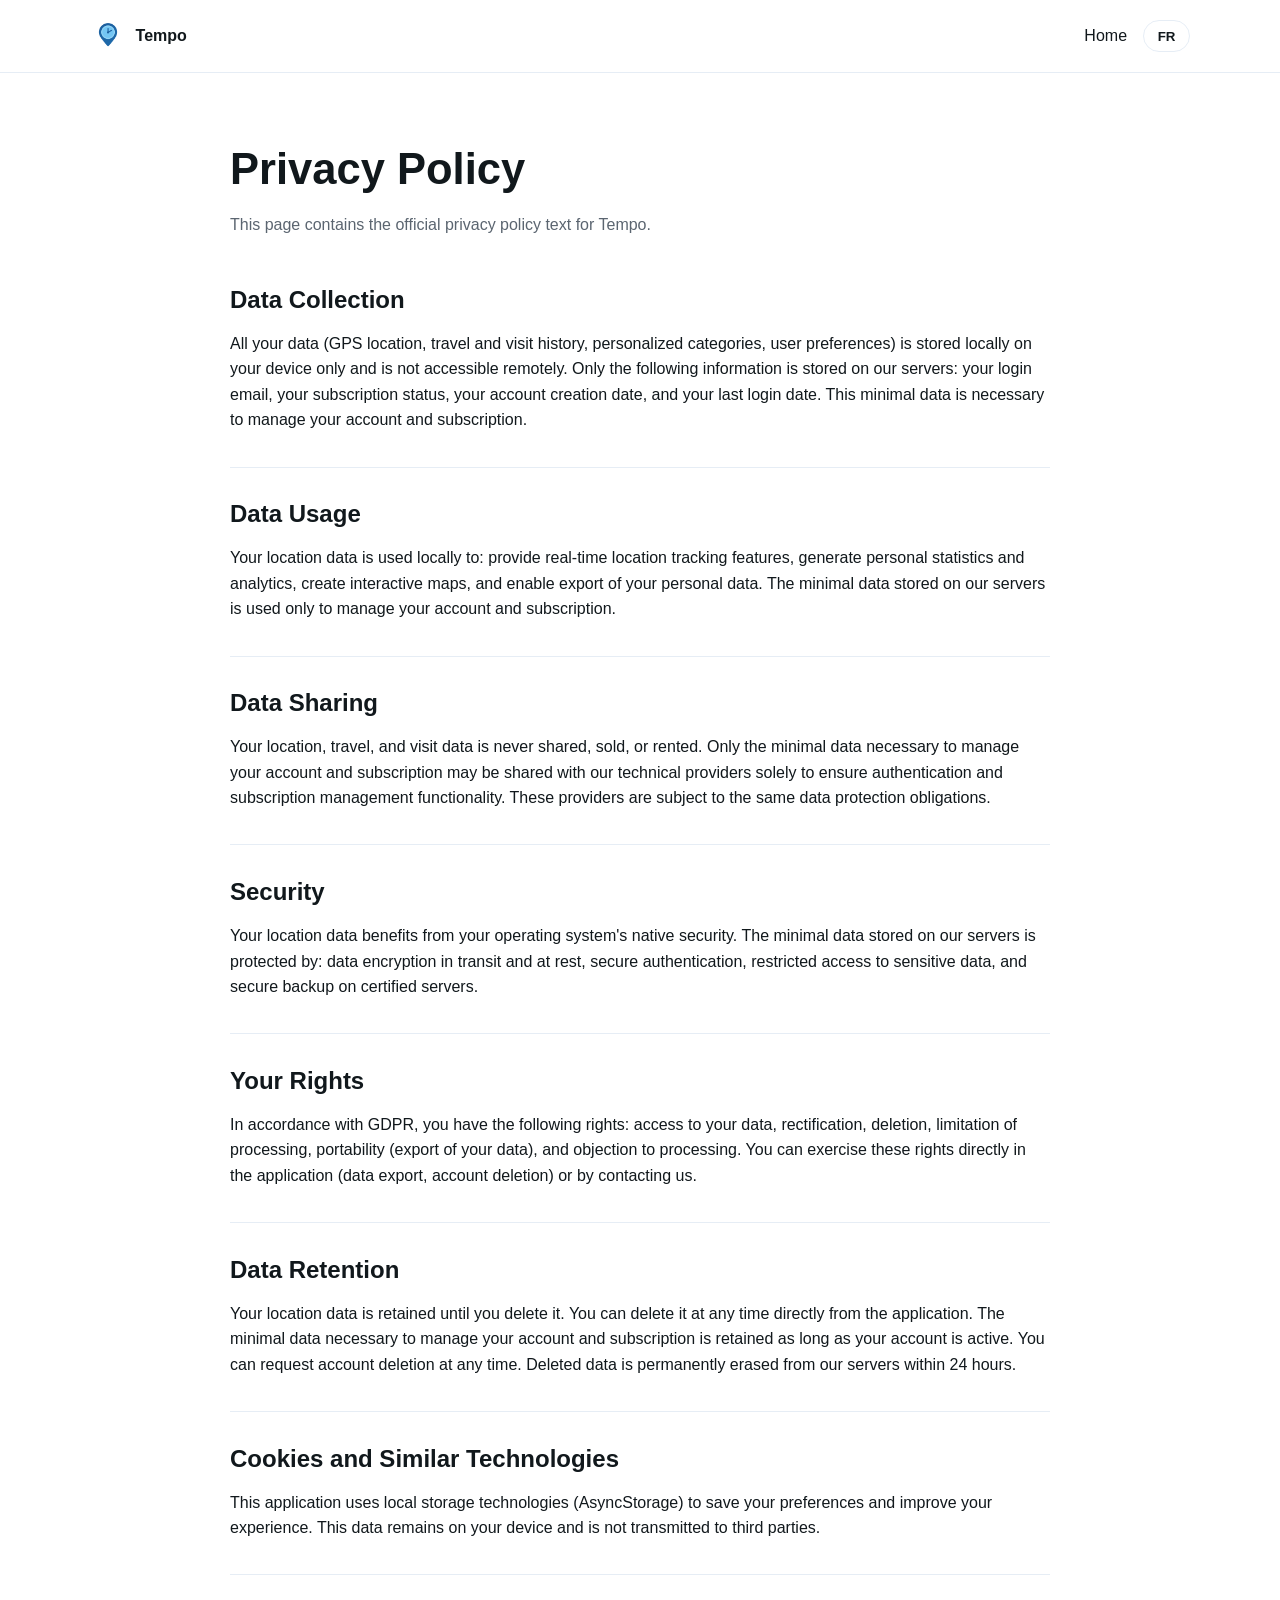
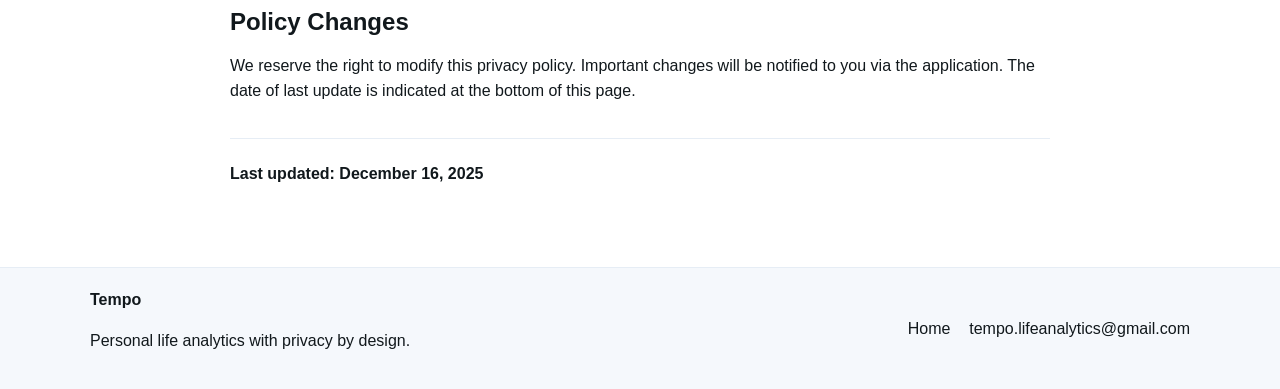
==== privacy.html @ 16b11b1e "first commit" ====
<!doctype html>
<html lang="en">
  <head>
    <meta charset="UTF-8" />
    <meta name="viewport" content="width=device-width, initial-scale=1.0" />
    <title>Tempo - Privacy Policy</title>
    <meta
      name="description"
      content="Privacy policy for Tempo iOS app in English and French."
    />
    <link rel="stylesheet" href="styles.css" />
  </head>
  <body>
    <header class="site-header">
      <nav class="container nav">
        <a class="brand" href="index.html" aria-label="Tempo home">
          <img src="assets/tempo-logo.png" alt="Tempo logo" />
          <span>Tempo</span>
        </a>
        <div class="nav-links">
          <a href="index.html" data-i18n="backHome">Home</a>
          <button id="lang-toggle" class="lang-toggle" type="button" aria-label="Change language">FR</button>
        </div>
      </nav>
    </header>

    <main class="section">
      <div class="container legal">
        <h1 data-i18n="privacyPageTitle">Privacy Policy</h1>
        <p class="small-note" data-i18n="privacyPageIntro">
          This page contains the official privacy policy text for Tempo.
        </p>

        <section class="legal-block">
          <h2 data-i18n="ppDataCollectionTitle">Data Collection</h2>
          <p data-i18n="ppDataCollectionBody"></p>
        </section>

        <section class="legal-block">
          <h2 data-i18n="ppDataUsageTitle">Data Usage</h2>
          <p data-i18n="ppDataUsageBody"></p>
        </section>

        <section class="legal-block">
          <h2 data-i18n="ppDataSharingTitle">Data Sharing</h2>
          <p data-i18n="ppDataSharingBody"></p>
        </section>

        <section class="legal-block">
          <h2 data-i18n="ppSecurityTitle">Security</h2>
          <p data-i18n="ppSecurityBody"></p>
        </section>

        <section class="legal-block">
          <h2 data-i18n="ppRightsTitle">Your Rights</h2>
          <p data-i18n="ppRightsBody"></p>
        </section>

        <section class="legal-block">
          <h2 data-i18n="ppRetentionTitle">Data Retention</h2>
          <p data-i18n="ppRetentionBody"></p>
        </section>

        <section class="legal-block">
          <h2 data-i18n="ppCookiesTitle">Cookies and Similar Technologies</h2>
          <p data-i18n="ppCookiesBody"></p>
        </section>

        <section class="legal-block">
          <h2 data-i18n="ppChangesTitle">Policy Changes</h2>
          <p data-i18n="ppChangesBody"></p>
        </section>

        <p class="last-updated" data-i18n="ppLastUpdated">Last updated: December 16, 2025</p>
      </div>
    </main>

    <footer class="site-footer">
      <div class="container footer-grid">
        <div>
          <strong>Tempo</strong>
          <p data-i18n="footerTagline">Personal life analytics with privacy by design.</p>
        </div>
        <div>
          <a href="index.html" data-i18n="backHome">Home</a>
          <a href="mailto:tempo.lifeanalytics@gmail.com">tempo.lifeanalytics@gmail.com</a>
        </div>
      </div>
    </footer>

    <script src="script.js"></script>
  </body>
</html>
---- styles.css ----
:root {
  --primary: #2196f3;
  --primary-dark: #1976d2;
  --primary-light: #bbdefb;
  --accent: #ff6b35;
  --text: #11181c;
  --muted: #5b6570;
  --bg: #f7fbff;
  --card: #ffffff;
  --border: #e6edf5;
}

* {
  box-sizing: border-box;
}

body {
  margin: 0;
  font-family: Inter, -apple-system, BlinkMacSystemFont, "Segoe UI", Roboto, Arial, sans-serif;
  color: var(--text);
  background: #fff;
  line-height: 1.6;
}

.container {
  width: min(1100px, 92%);
  margin: 0 auto;
}

.site-header {
  position: sticky;
  top: 0;
  background: rgba(255, 255, 255, 0.95);
  backdrop-filter: blur(8px);
  border-bottom: 1px solid var(--border);
  z-index: 10;
}

.nav {
  display: flex;
  align-items: center;
  justify-content: space-between;
  min-height: 72px;
  gap: 1rem;
}

.brand {
  display: inline-flex;
  align-items: center;
  gap: 0.6rem;
  color: var(--text);
  text-decoration: none;
  font-weight: 700;
}

.brand img {
  width: 36px;
  height: 36px;
  object-fit: contain;
}

.nav-links {
  display: flex;
  align-items: center;
  gap: 1rem;
  flex-wrap: wrap;
}

.nav-links a {
  color: var(--text);
  text-decoration: none;
  font-weight: 500;
}

.lang-toggle {
  border: 1px solid var(--border);
  background: #fff;
  color: var(--text);
  border-radius: 999px;
  padding: 0.45rem 0.85rem;
  cursor: pointer;
  font-weight: 700;
}

.hero {
  background: radial-gradient(circle at top right, #d8ecff, #f6fbff 40%, #ffffff 70%);
  padding: 4.5rem 0 3.5rem;
}

.hero-grid {
  display: grid;
  grid-template-columns: 1.2fr 0.8fr;
  gap: 2rem;
  align-items: center;
}

.eyebrow {
  color: var(--primary-dark);
  font-weight: 700;
  text-transform: uppercase;
  font-size: 0.8rem;
  letter-spacing: 0.06em;
}

h1,
h2,
h3 {
  line-height: 1.2;
}

h1 {
  font-size: clamp(2rem, 3.4vw, 3rem);
  margin: 0.4rem 0 1rem;
}

.lead {
  color: var(--muted);
  font-size: 1.1rem;
  max-width: 60ch;
}

.hero-cta {
  margin-top: 1.5rem;
  display: flex;
  gap: 0.8rem;
  flex-wrap: wrap;
}

.btn {
  display: inline-block;
  background: var(--primary);
  color: #fff;
  text-decoration: none;
  border-radius: 999px;
  padding: 0.7rem 1.2rem;
  font-weight: 700;
  border: 1px solid var(--primary);
}

.btn:hover {
  background: var(--primary-dark);
}

.btn.ghost {
  background: #fff;
  color: var(--primary-dark);
  border-color: var(--primary-light);
}

.btn.small {
  padding: 0.48rem 0.9rem;
  font-size: 0.9rem;
}

.trust {
  margin-top: 1rem;
  color: var(--muted);
  font-size: 0.95rem;
}

.hero-visual {
  text-align: center;
}

.hero-visual img {
  width: min(330px, 90%);
  filter: drop-shadow(0 18px 30px rgba(25, 118, 210, 0.3));
}

.section {
  padding: 4rem 0;
}

.section.alt {
  background: var(--bg);
}

.cards {
  display: grid;
  grid-template-columns: repeat(2, minmax(0, 1fr));
  gap: 1rem;
}

.card {
  background: var(--card);
  border: 1px solid var(--border);
  border-radius: 16px;
  padding: 1.2rem;
}

.card p {
  color: var(--muted);
}

.section-intro {
  color: var(--muted);
}

.gallery {
  display: grid;
  grid-template-columns: repeat(3, minmax(0, 1fr));
  gap: 1rem;
  margin-top: 1.2rem;
}

.shot {
  background: #fff;
  border: 1px solid var(--border);
  border-radius: 16px;
  padding: 0.7rem;
}

.shot img {
  width: 100%;
  border-radius: 12px;
  display: block;
}

.shot p {
  font-size: 0.88rem;
  color: var(--muted);
  margin: 0.6rem 0 0;
}

.pricing-grid {
  display: grid;
  grid-template-columns: repeat(2, minmax(0, 1fr));
  gap: 1rem;
  margin-top: 1rem;
}

.price-card {
  border: 1px solid var(--border);
  border-radius: 16px;
  padding: 1.2rem;
}

.price-card.featured {
  border-color: var(--primary-light);
  box-shadow: 0 10px 24px rgba(33, 150, 243, 0.12);
}

.price {
  font-size: 1.2rem;
  font-weight: 700;
}

.small-note {
  color: var(--muted);
}

.legal {
  max-width: 820px;
}

.legal-block {
  border-bottom: 1px solid var(--border);
  padding: 0.8rem 0 1.1rem;
}

.legal h2 {
  margin-bottom: 0.2rem;
}

.last-updated {
  margin-top: 1.4rem;
  font-weight: 600;
}

.site-footer {
  background: #f5f8fc;
  border-top: 1px solid var(--border);
}

.footer-grid {
  display: flex;
  justify-content: space-between;
  gap: 1rem;
  align-items: center;
  padding: 1.2rem 0;
}

.footer-grid a {
  margin-left: 0.9rem;
  color: var(--text);
  text-decoration: none;
}

@media (max-width: 900px) {
  .hero-grid,
  .cards,
  .gallery,
  .pricing-grid {
    grid-template-columns: 1fr;
  }

  .footer-grid {
    flex-direction: column;
    align-items: flex-start;
  }

  .nav-links {
    justify-content: flex-end;
  }
}
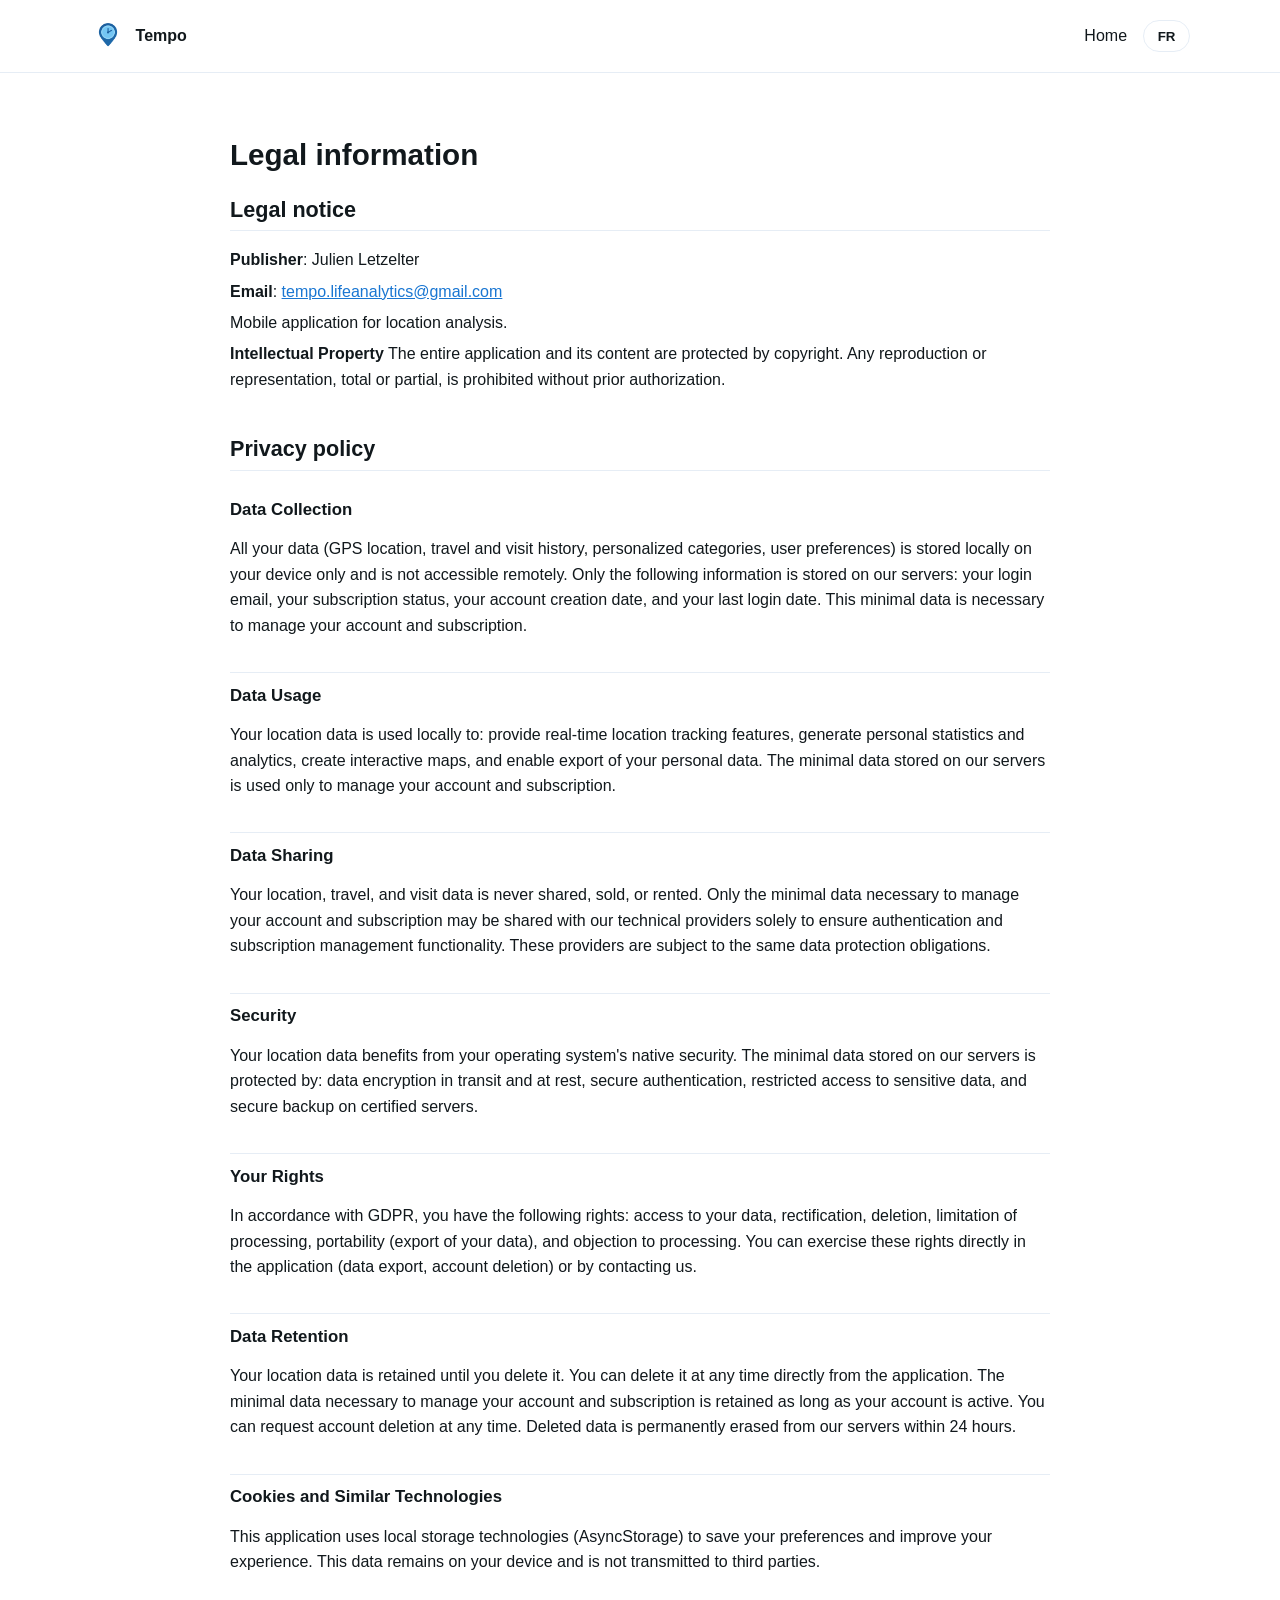
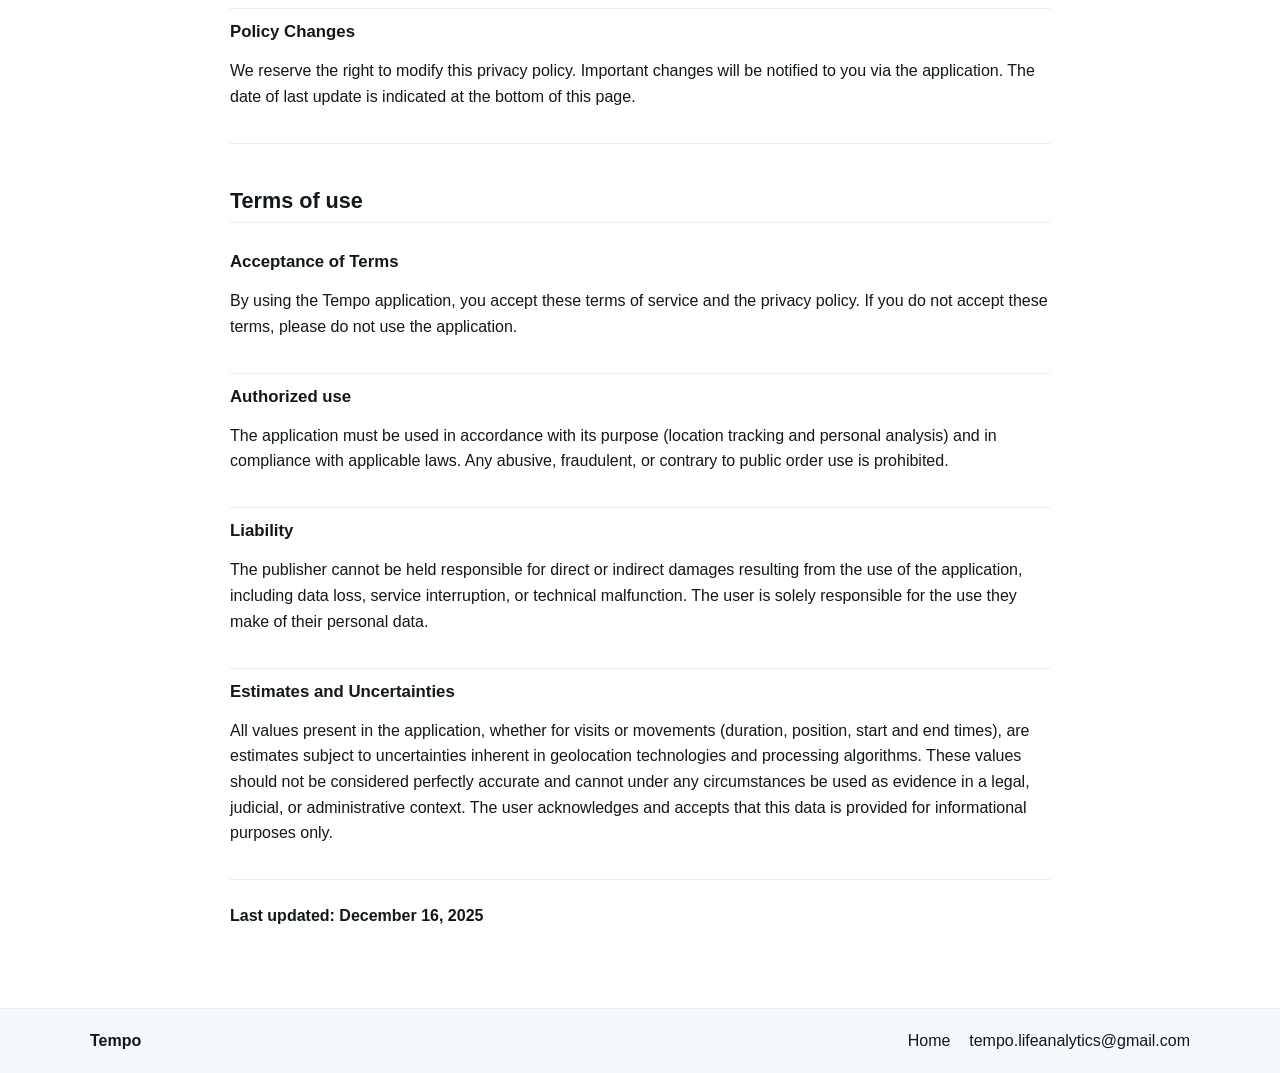
==== commit 1aa5eea6: "Update and add ads page" ====
--- a/privacy.html
+++ b/privacy.html
@@ -3,10 +3,10 @@
   <head>
     <meta charset="UTF-8" />
     <meta name="viewport" content="width=device-width, initial-scale=1.0" />
-    <title>Tempo - Privacy Policy</title>
+    <title>Tempo - Legal information</title>
     <meta
       name="description"
-      content="Privacy policy for Tempo iOS app in English and French."
+      content="Legal information for the Tempo iOS app in English and French."
     />
     <link rel="stylesheet" href="styles.css" />
   </head>
@@ -26,49 +26,94 @@
 
     <main class="section">
       <div class="container legal">
-        <h1 data-i18n="privacyPageTitle">Privacy Policy</h1>
-        <p class="small-note" data-i18n="privacyPageIntro">
-          This page contains the official privacy policy text for Tempo.
-        </p>
+        <h1 data-i18n="legalPageTitle">Legal information</h1>
 
-        <section class="legal-block">
-          <h2 data-i18n="ppDataCollectionTitle">Data Collection</h2>
-          <p data-i18n="ppDataCollectionBody"></p>
+        <section class="legal-major" id="mentions-legales" aria-labelledby="mentions-heading">
+          <h2 id="mentions-heading" data-i18n="mentionsLegalesTitle">Legal notice</h2>
+          <div class="legal-publisher">
+            <p>
+              <strong data-i18n="legalPublisherLabel">Publisher</strong>: Julien Letzelter
+            </p>
+            <p>
+              <strong data-i18n="legalEmailLabel">Email</strong>:
+              <a href="mailto:tempo.lifeanalytics@gmail.com">tempo.lifeanalytics@gmail.com</a>
+            </p>
+            <p data-i18n="legalAppDescription">Mobile application for location analysis.</p>
+            <p>
+              <strong data-i18n="legalIpLabel">Intellectual Property</strong> <span data-i18n="legalIpBody">The entire application and its content are protected by copyright. Any
+                reproduction or representation, total or partial, is prohibited without
+                prior authorization.</span>
+            </p>
+          </div>
         </section>
 
-        <section class="legal-block">
-          <h2 data-i18n="ppDataUsageTitle">Data Usage</h2>
-          <p data-i18n="ppDataUsageBody"></p>
+        <section class="legal-major" id="politique-confidentialite" aria-labelledby="privacy-heading">
+          <h2 id="privacy-heading" data-i18n="privacyPolicySectionTitle">Privacy policy</h2>
+
+          <section class="legal-block">
+            <h3 data-i18n="ppDataCollectionTitle">Data Collection</h3>
+            <p data-i18n="ppDataCollectionBody"></p>
+          </section>
+
+          <section class="legal-block">
+            <h3 data-i18n="ppDataUsageTitle">Data Usage</h3>
+            <p data-i18n="ppDataUsageBody"></p>
+          </section>
+
+          <section class="legal-block">
+            <h3 data-i18n="ppDataSharingTitle">Data Sharing</h3>
+            <p data-i18n="ppDataSharingBody"></p>
+          </section>
+
+          <section class="legal-block">
+            <h3 data-i18n="ppSecurityTitle">Security</h3>
+            <p data-i18n="ppSecurityBody"></p>
+          </section>
+
+          <section class="legal-block">
+            <h3 data-i18n="ppRightsTitle">Your Rights</h3>
+            <p data-i18n="ppRightsBody"></p>
+          </section>
+
+          <section class="legal-block">
+            <h3 data-i18n="ppRetentionTitle">Data Retention</h3>
+            <p data-i18n="ppRetentionBody"></p>
+          </section>
+
+          <section class="legal-block">
+            <h3 data-i18n="ppCookiesTitle">Cookies and Similar Technologies</h3>
+            <p data-i18n="ppCookiesBody"></p>
+          </section>
+
+          <section class="legal-block">
+            <h3 data-i18n="ppChangesTitle">Policy Changes</h3>
+            <p data-i18n="ppChangesBody"></p>
+          </section>
+
         </section>
 
-        <section class="legal-block">
-          <h2 data-i18n="ppDataSharingTitle">Data Sharing</h2>
-          <p data-i18n="ppDataSharingBody"></p>
-        </section>
+        <section class="legal-major" id="conditions-utilisation" aria-labelledby="terms-heading">
+          <h2 id="terms-heading" data-i18n="termsOfUseTitle">Terms of use</h2>
 
-        <section class="legal-block">
-          <h2 data-i18n="ppSecurityTitle">Security</h2>
-          <p data-i18n="ppSecurityBody"></p>
-        </section>
+          <section class="legal-block">
+            <h3 data-i18n="termsOfUseAcceptanceTitle">Acceptance of Terms</h3>
+            <p data-i18n="termsOfUseAcceptanceBody"></p>
+          </section>
 
-        <section class="legal-block">
-          <h2 data-i18n="ppRightsTitle">Your Rights</h2>
-          <p data-i18n="ppRightsBody"></p>
-        </section>
+          <section class="legal-block">
+            <h3 data-i18n="termsOfUseAuthorizedTitle">Authorized use</h3>
+            <p data-i18n="termsOfUseAuthorizedBody"></p>
+          </section>
 
-        <section class="legal-block">
-          <h2 data-i18n="ppRetentionTitle">Data Retention</h2>
-          <p data-i18n="ppRetentionBody"></p>
-        </section>
+          <section class="legal-block">
+            <h3 data-i18n="termsOfUseLiabilityTitle">Liability</h3>
+            <p data-i18n="termsOfUseLiabilityBody"></p>
+          </section>
 
-        <section class="legal-block">
-          <h2 data-i18n="ppCookiesTitle">Cookies and Similar Technologies</h2>
-          <p data-i18n="ppCookiesBody"></p>
-        </section>
-
-        <section class="legal-block">
-          <h2 data-i18n="ppChangesTitle">Policy Changes</h2>
-          <p data-i18n="ppChangesBody"></p>
+          <section class="legal-block">
+            <h3 data-i18n="termsOfUseEstimatesTitle">Estimates and Uncertainties</h3>
+            <p data-i18n="termsOfUseEstimatesBody"></p>
+          </section>
         </section>
 
         <p class="last-updated" data-i18n="ppLastUpdated">Last updated: December 16, 2025</p>
@@ -79,7 +124,6 @@
       <div class="container footer-grid">
         <div>
           <strong>Tempo</strong>
-          <p data-i18n="footerTagline">Personal life analytics with privacy by design.</p>
         </div>
         <div>
           <a href="index.html" data-i18n="backHome">Home</a>
--- a/styles.css
+++ b/styles.css
@@ -188,19 +188,38 @@
   padding: 1.2rem;
 }
 
+.feature-title {
+  display: flex;
+  align-items: center;
+  gap: 0.55rem;
+  margin: 0;
+}
+
+.feature-icon {
+  width: 1.9rem;
+  height: 1.9rem;
+  display: grid;
+  place-items: center;
+  border-radius: 10px;
+  background: #eef6ff;
+  border: 1px solid var(--primary-light);
+  font-size: 1.1rem;
+  flex-shrink: 0;
+}
+
 .card p {
   color: var(--muted);
 }
 
-.section-intro {
-  color: var(--muted);
-}
-
 .gallery {
-  display: grid;
-  grid-template-columns: repeat(3, minmax(0, 1fr));
+  display: flex;
+  flex-wrap: nowrap;
+  overflow-x: auto;
+  overflow-y: hidden;
   gap: 1rem;
   margin-top: 1.2rem;
+  padding-bottom: 0.5rem;
+  -webkit-overflow-scrolling: touch;
 }
 
 .shot {
@@ -208,6 +227,7 @@
   border: 1px solid var(--border);
   border-radius: 16px;
   padding: 0.7rem;
+  flex: 0 0 min(280px, 72vw);
 }
 
 .shot img {
@@ -216,41 +236,45 @@
   display: block;
 }
 
-.shot p {
-  font-size: 0.88rem;
-  color: var(--muted);
-  margin: 0.6rem 0 0;
-}
-
-.pricing-grid {
-  display: grid;
-  grid-template-columns: repeat(2, minmax(0, 1fr));
-  gap: 1rem;
-  margin-top: 1rem;
-}
-
-.price-card {
-  border: 1px solid var(--border);
-  border-radius: 16px;
-  padding: 1.2rem;
-}
-
-.price-card.featured {
-  border-color: var(--primary-light);
-  box-shadow: 0 10px 24px rgba(33, 150, 243, 0.12);
-}
-
-.price {
-  font-size: 1.2rem;
-  font-weight: 700;
-}
-
 .small-note {
   color: var(--muted);
 }
 
 .legal {
   max-width: 820px;
+}
+
+.legal-major {
+  margin-top: 2.75rem;
+}
+
+.legal-major:first-of-type {
+  margin-top: 0;
+}
+
+.legal-major > h2 {
+  font-size: 1.35rem;
+  margin: 0 0 1rem;
+  padding-bottom: 0.5rem;
+  border-bottom: 1px solid var(--border);
+}
+
+.legal .legal-block h3 {
+  font-size: 1.05rem;
+  margin: 0 0 0.45rem;
+}
+
+.legal-publisher {
+  padding: 0;
+  margin-bottom: 1.2rem;
+}
+
+.legal-publisher p {
+  margin: 0.35rem 0;
+}
+
+.legal-publisher a {
+  color: var(--primary-dark);
 }
 
 .legal-block {
@@ -258,8 +282,9 @@
   padding: 0.8rem 0 1.1rem;
 }
 
-.legal h2 {
-  margin-bottom: 0.2rem;
+.legal h1 {
+  margin: 0 0 1.5rem;
+  font-size: clamp(1.5rem, 2.5vw, 1.85rem);
 }
 
 .last-updated {
@@ -288,9 +313,7 @@
 
 @media (max-width: 900px) {
   .hero-grid,
-  .cards,
-  .gallery,
-  .pricing-grid {
+  .cards {
     grid-template-columns: 1fr;
   }
 
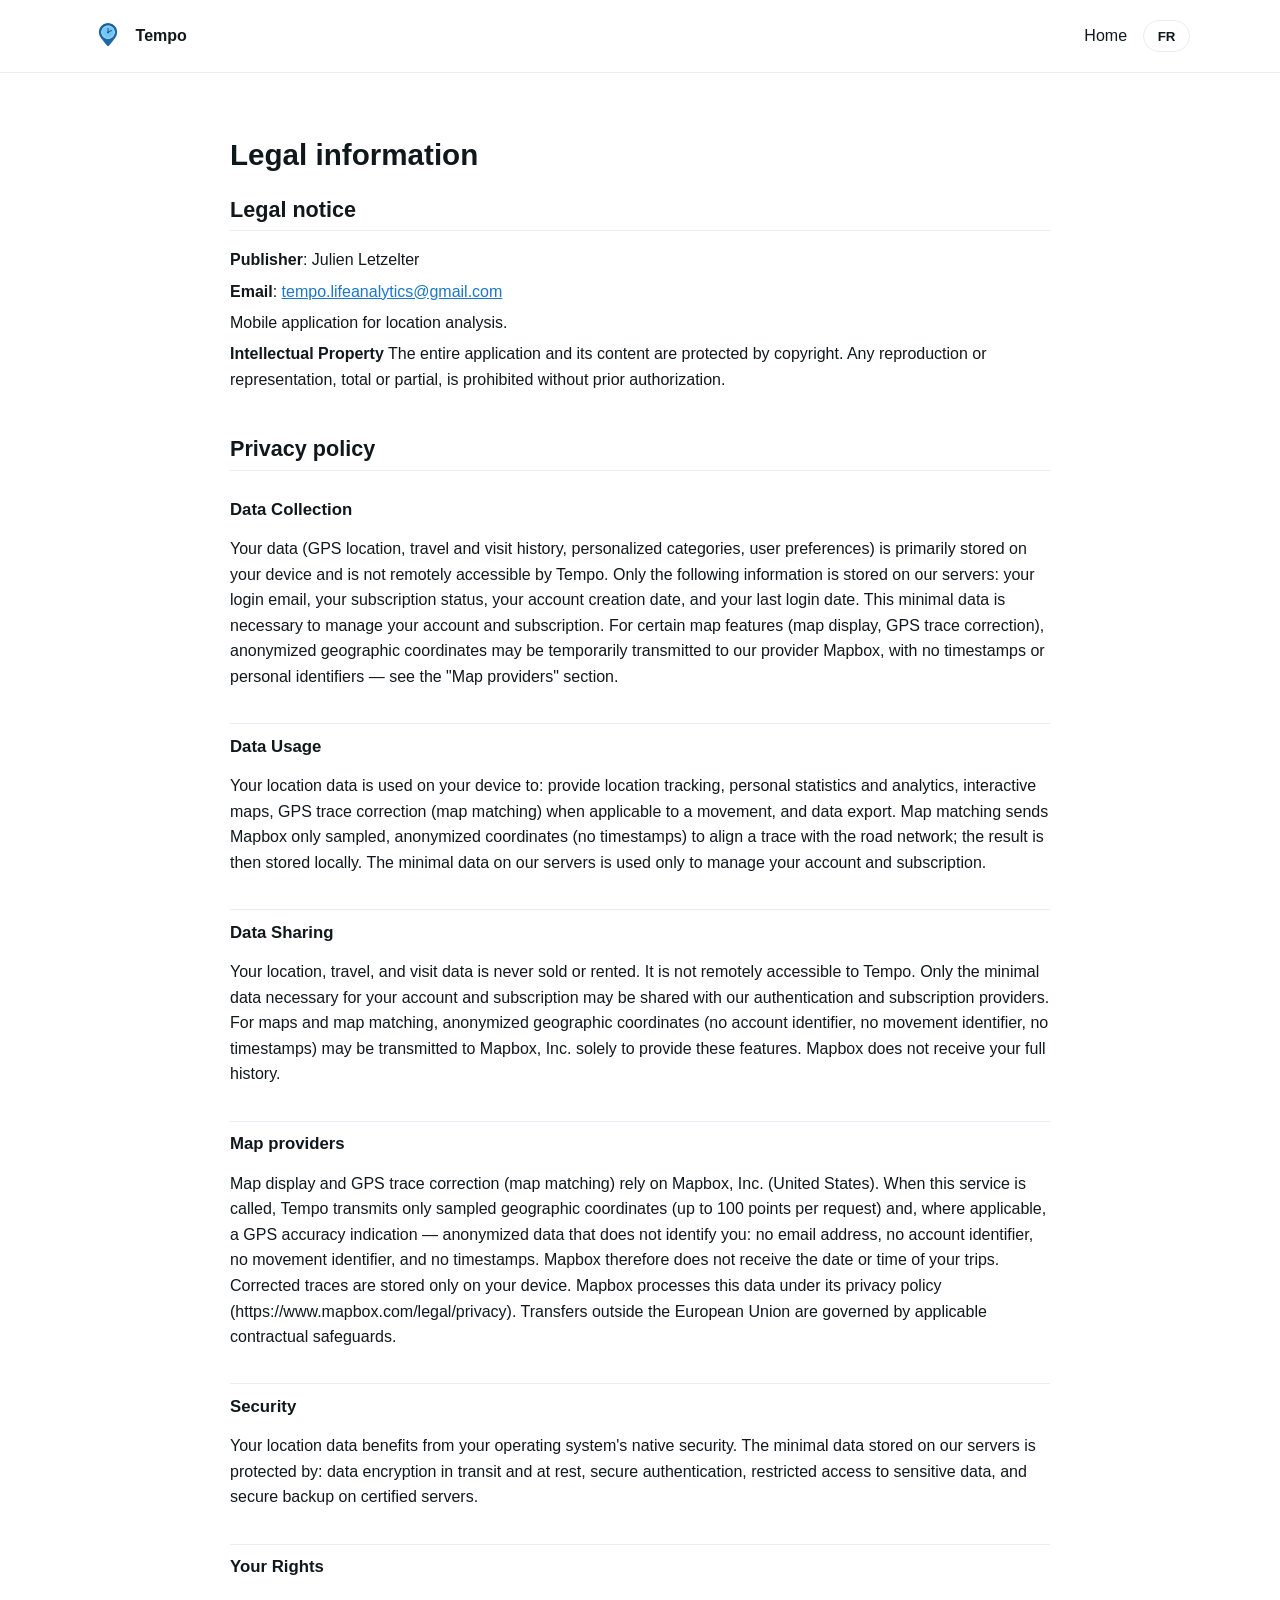
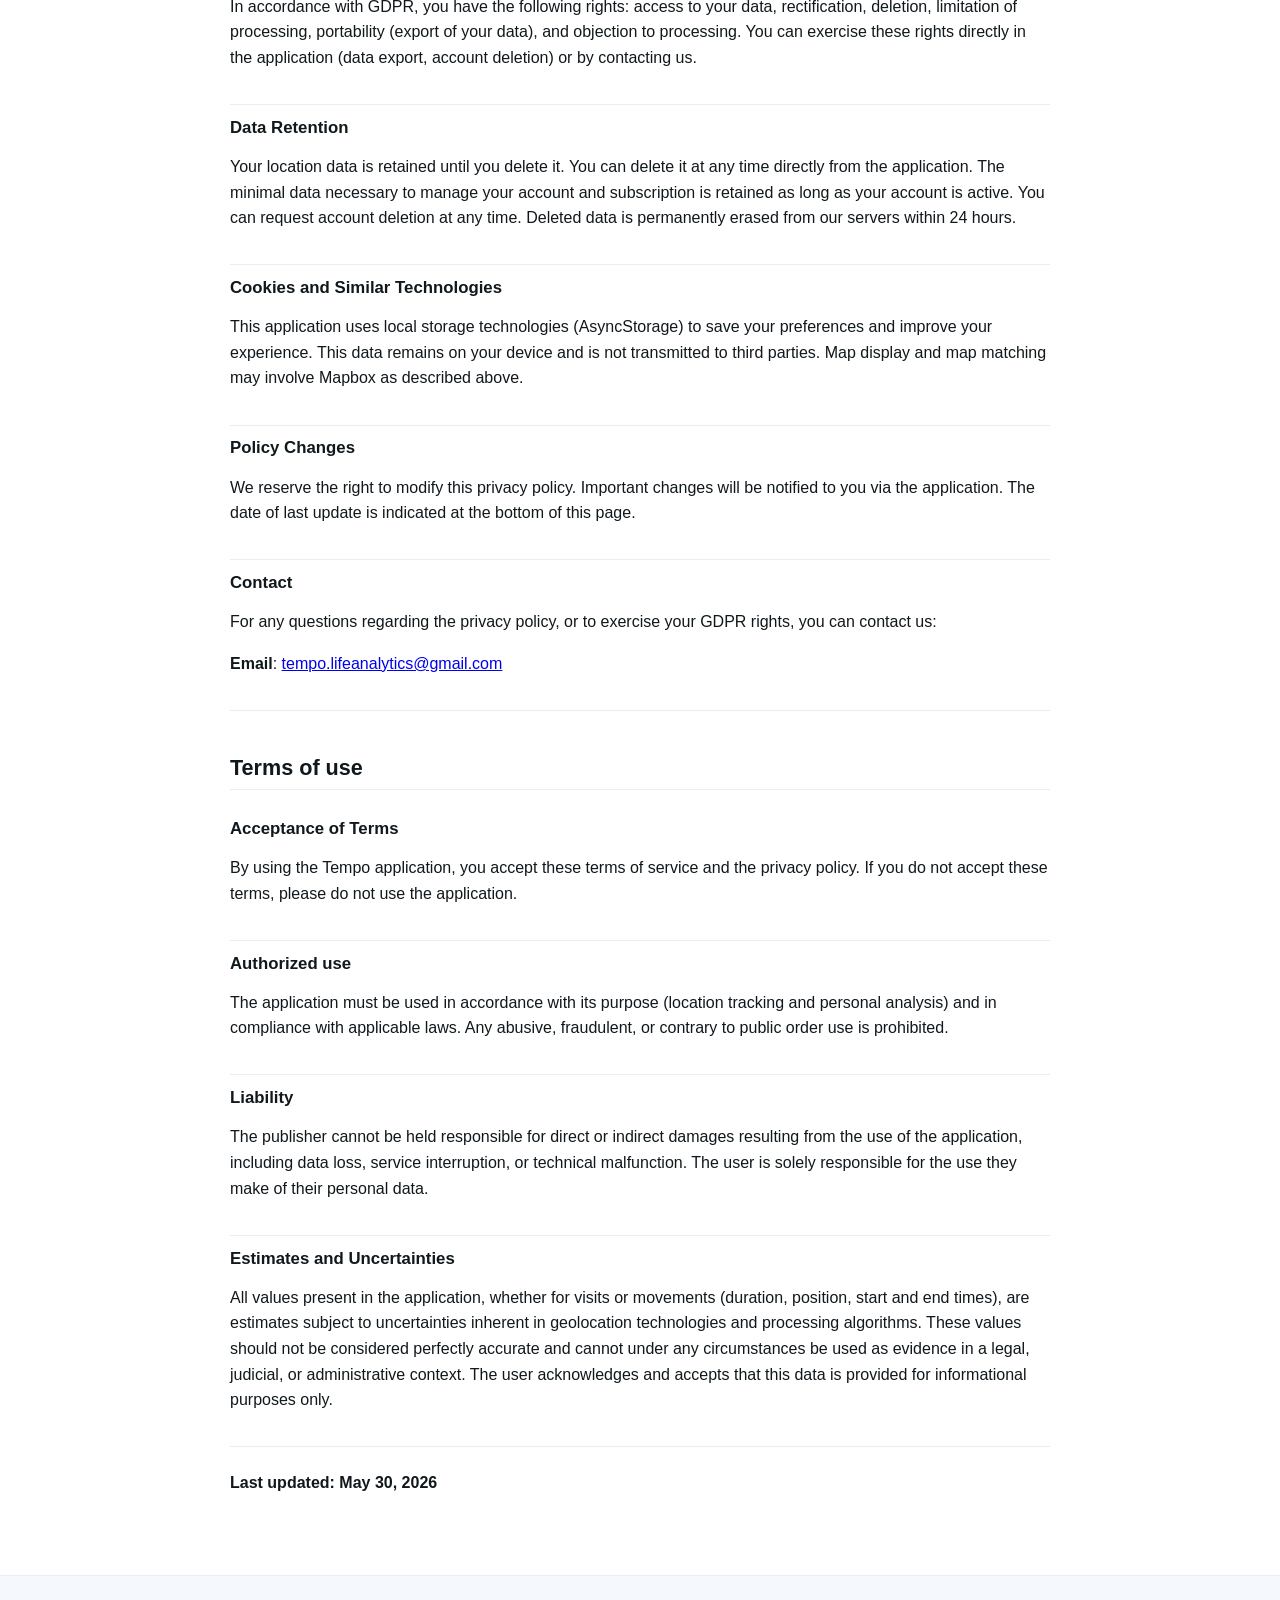
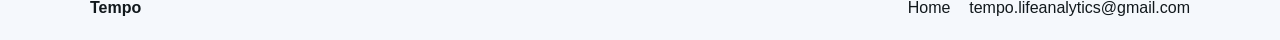
==== commit 37ba8f38: "Privacy Policy Update" ====
--- a/privacy.html
+++ b/privacy.html
@@ -66,6 +66,11 @@
           </section>
 
           <section class="legal-block">
+            <h3 data-i18n="ppMapProvidersTitle">Map providers</h3>
+            <p data-i18n="ppMapProvidersBody"></p>
+          </section>
+
+          <section class="legal-block">
             <h3 data-i18n="ppSecurityTitle">Security</h3>
             <p data-i18n="ppSecurityBody"></p>
           </section>
@@ -88,6 +93,15 @@
           <section class="legal-block">
             <h3 data-i18n="ppChangesTitle">Policy Changes</h3>
             <p data-i18n="ppChangesBody"></p>
+          </section>
+
+          <section class="legal-block">
+            <h3 data-i18n="ppContactTitle">Contact</h3>
+            <p data-i18n="ppContactBody"></p>
+            <p>
+              <strong data-i18n="legalEmailLabel">Email</strong>:
+              <a href="mailto:tempo.lifeanalytics@gmail.com">tempo.lifeanalytics@gmail.com</a>
+            </p>
           </section>
 
         </section>
@@ -116,7 +130,7 @@
           </section>
         </section>
 
-        <p class="last-updated" data-i18n="ppLastUpdated">Last updated: December 16, 2025</p>
+        <p class="last-updated" data-i18n="ppLastUpdated">Last updated: May 30, 2026</p>
       </div>
     </main>
 
